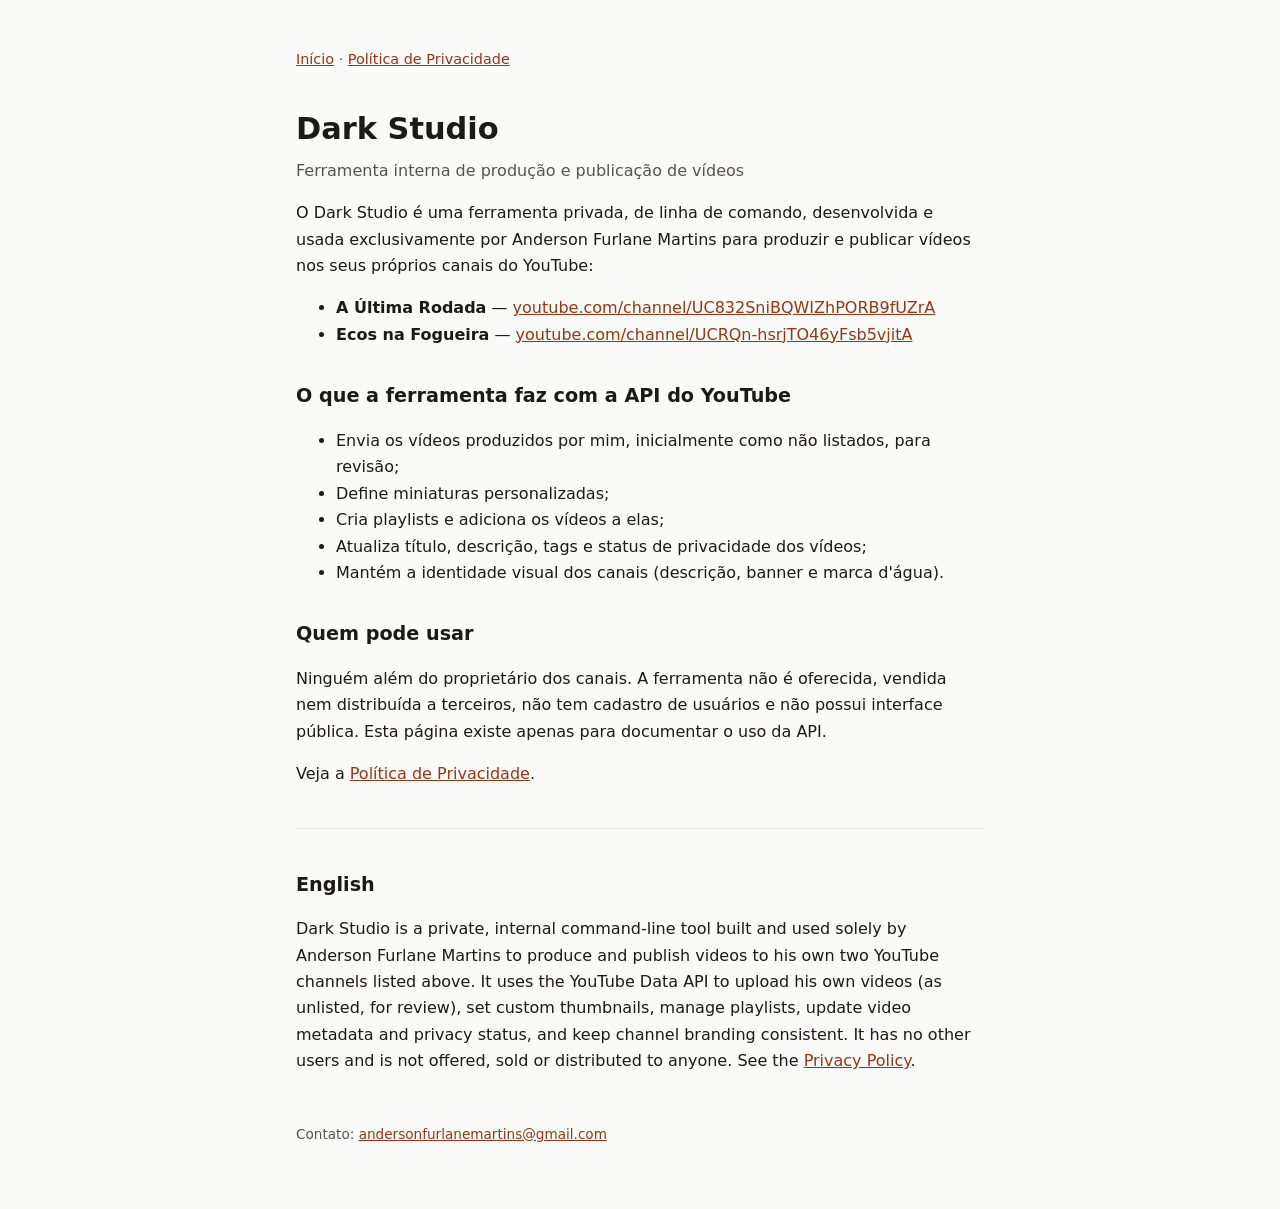
==== index.html @ 9c880d31 "Página do Dark Studio e política de privacidade Co-Authored-By: Claude Opus 5.5 <noreply@anthropic.c" ====
<!doctype html>
<html lang="pt-BR">
<head>
<meta charset="utf-8">
<meta name="viewport" content="width=device-width, initial-scale=1">
<title>Dark Studio</title>
<link rel="stylesheet" href="style.css">
</head>
<body>
<main>
<nav><a href="./">Início</a> · <a href="privacidade.html">Política de Privacidade</a></nav>
<h1>Dark Studio</h1>
<p class="sub">Ferramenta interna de produção e publicação de vídeos</p>

<p>O Dark Studio é uma ferramenta privada, de linha de comando, desenvolvida e usada exclusivamente por Anderson Furlane Martins para produzir e publicar vídeos nos seus próprios canais do YouTube:</p>
<ul>
<li><strong>A Última Rodada</strong> — <a href="https://www.youtube.com/channel/UC832SniBQWIZhPORB9fUZrA">youtube.com/channel/UC832SniBQWIZhPORB9fUZrA</a></li>
<li><strong>Ecos na Fogueira</strong> — <a href="https://www.youtube.com/channel/UCRQn-hsrjTO46yFsb5vjitA">youtube.com/channel/UCRQn-hsrjTO46yFsb5vjitA</a></li>
</ul>

<h2>O que a ferramenta faz com a API do YouTube</h2>
<ul>
<li>Envia os vídeos produzidos por mim, inicialmente como não listados, para revisão;</li>
<li>Define miniaturas personalizadas;</li>
<li>Cria playlists e adiciona os vídeos a elas;</li>
<li>Atualiza título, descrição, tags e status de privacidade dos vídeos;</li>
<li>Mantém a identidade visual dos canais (descrição, banner e marca d'água).</li>
</ul>

<h2>Quem pode usar</h2>
<p>Ninguém além do proprietário dos canais. A ferramenta não é oferecida, vendida nem distribuída a terceiros, não tem cadastro de usuários e não possui interface pública. Esta página existe apenas para documentar o uso da API.</p>

<p>Veja a <a href="privacidade.html">Política de Privacidade</a>.</p>

<hr>

<h2 lang="en">English</h2>
<p lang="en">Dark Studio is a private, internal command-line tool built and used solely by Anderson Furlane Martins to produce and publish videos to his own two YouTube channels listed above. It uses the YouTube Data API to upload his own videos (as unlisted, for review), set custom thumbnails, manage playlists, update video metadata and privacy status, and keep channel branding consistent. It has no other users and is not offered, sold or distributed to anyone. See the <a href="privacidade.html#en">Privacy Policy</a>.</p>

<footer>Contato: <a href="mailto:andersonfurlanemartins@gmail.com">andersonfurlanemartins@gmail.com</a></footer>
</main>
</body>
</html>
---- style.css ----
:root{--bg:#fafaf9;--fg:#1c1917;--muted:#57534e;--link:#9a3412;--line:#e7e5e4}
@media (prefers-color-scheme:dark){:root{--bg:#1c1917;--fg:#f5f5f4;--muted:#a8a29e;--link:#fdba74;--line:#44403c}}
*{box-sizing:border-box}
body{margin:0;background:var(--bg);color:var(--fg);font:16px/1.65 system-ui,-apple-system,"Segoe UI",Roboto,sans-serif}
main{max-width:720px;margin:0 auto;padding:48px 16px 64px}
h1{font-size:1.9rem;margin:0 0 .25rem}
h2{font-size:1.2rem;margin:2rem 0 .5rem}
p,li{color:var(--fg)}
.sub{color:var(--muted);margin-top:0}
a{color:var(--link)}
hr{border:0;border-top:1px solid var(--line);margin:2.5rem 0}
nav{font-size:.9rem;color:var(--muted);margin-bottom:2rem}
footer{font-size:.85rem;color:var(--muted);margin-top:3rem}
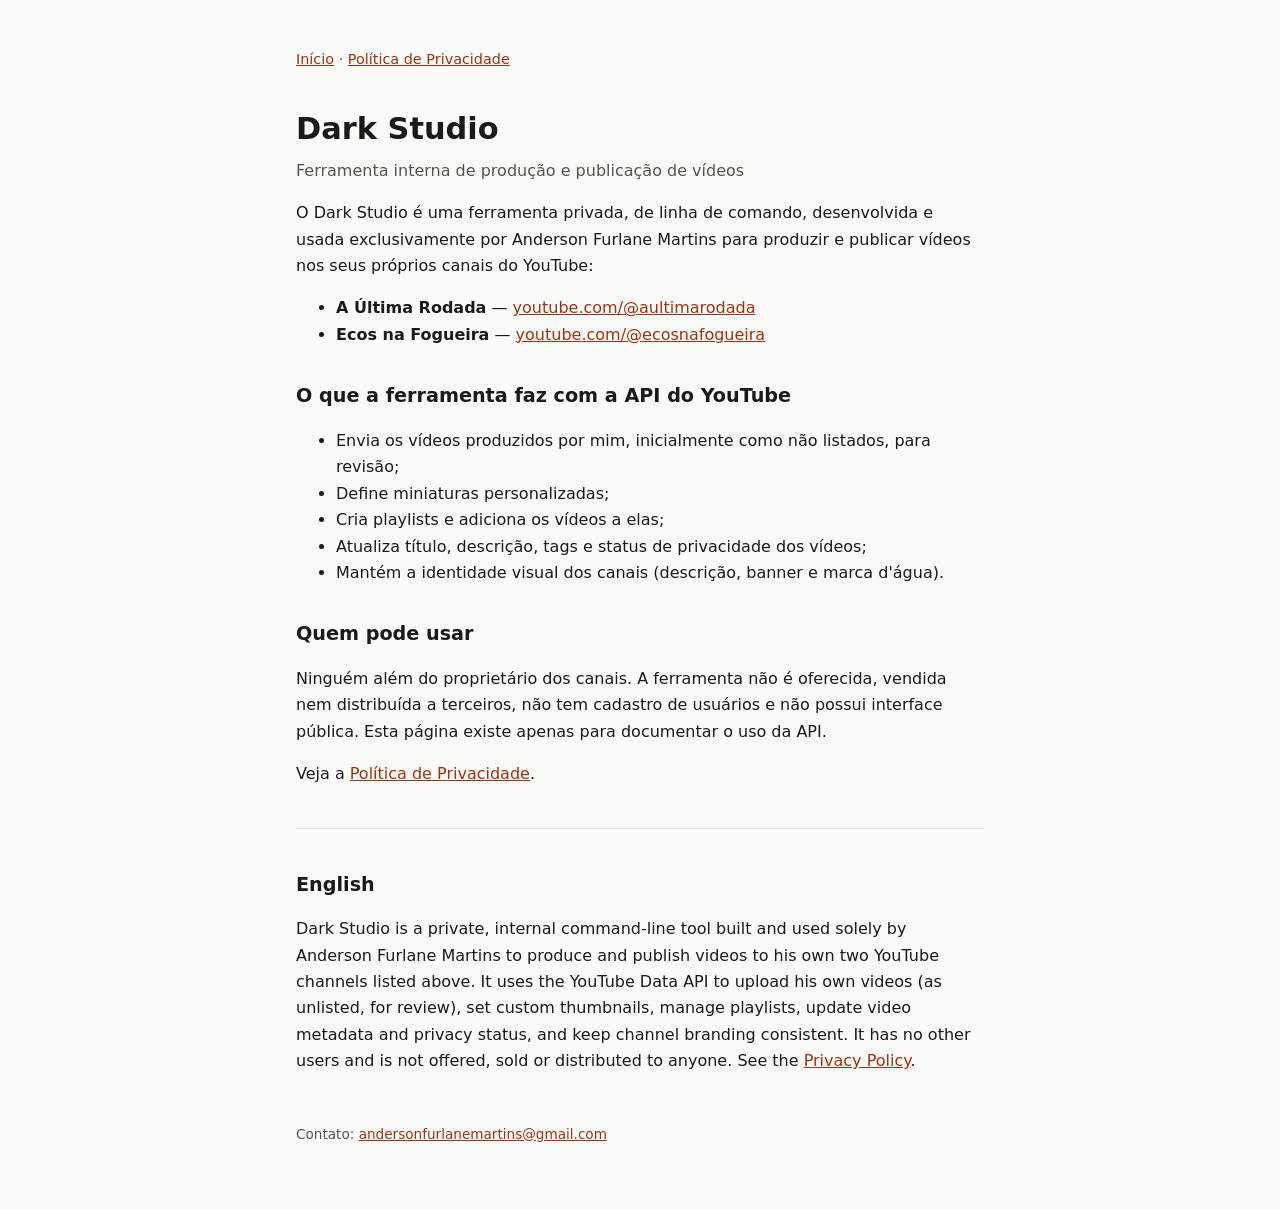
==== commit b9f1865f: "Canais pelo @handle Co-Authored-By: Claude Opus 5.5 <noreply@anthropic.com>" ====
--- a/index.html
+++ b/index.html
@@ -14,8 +14,8 @@
 
 <p>O Dark Studio é uma ferramenta privada, de linha de comando, desenvolvida e usada exclusivamente por Anderson Furlane Martins para produzir e publicar vídeos nos seus próprios canais do YouTube:</p>
 <ul>
-<li><strong>A Última Rodada</strong> — <a href="https://www.youtube.com/channel/UC832SniBQWIZhPORB9fUZrA">youtube.com/channel/UC832SniBQWIZhPORB9fUZrA</a></li>
-<li><strong>Ecos na Fogueira</strong> — <a href="https://www.youtube.com/channel/UCRQn-hsrjTO46yFsb5vjitA">youtube.com/channel/UCRQn-hsrjTO46yFsb5vjitA</a></li>
+<li><strong>A Última Rodada</strong> — <a href="https://www.youtube.com/@aultimarodada">youtube.com/@aultimarodada</a></li>
+<li><strong>Ecos na Fogueira</strong> — <a href="https://www.youtube.com/@ecosnafogueira">youtube.com/@ecosnafogueira</a></li>
 </ul>
 
 <h2>O que a ferramenta faz com a API do YouTube</h2>
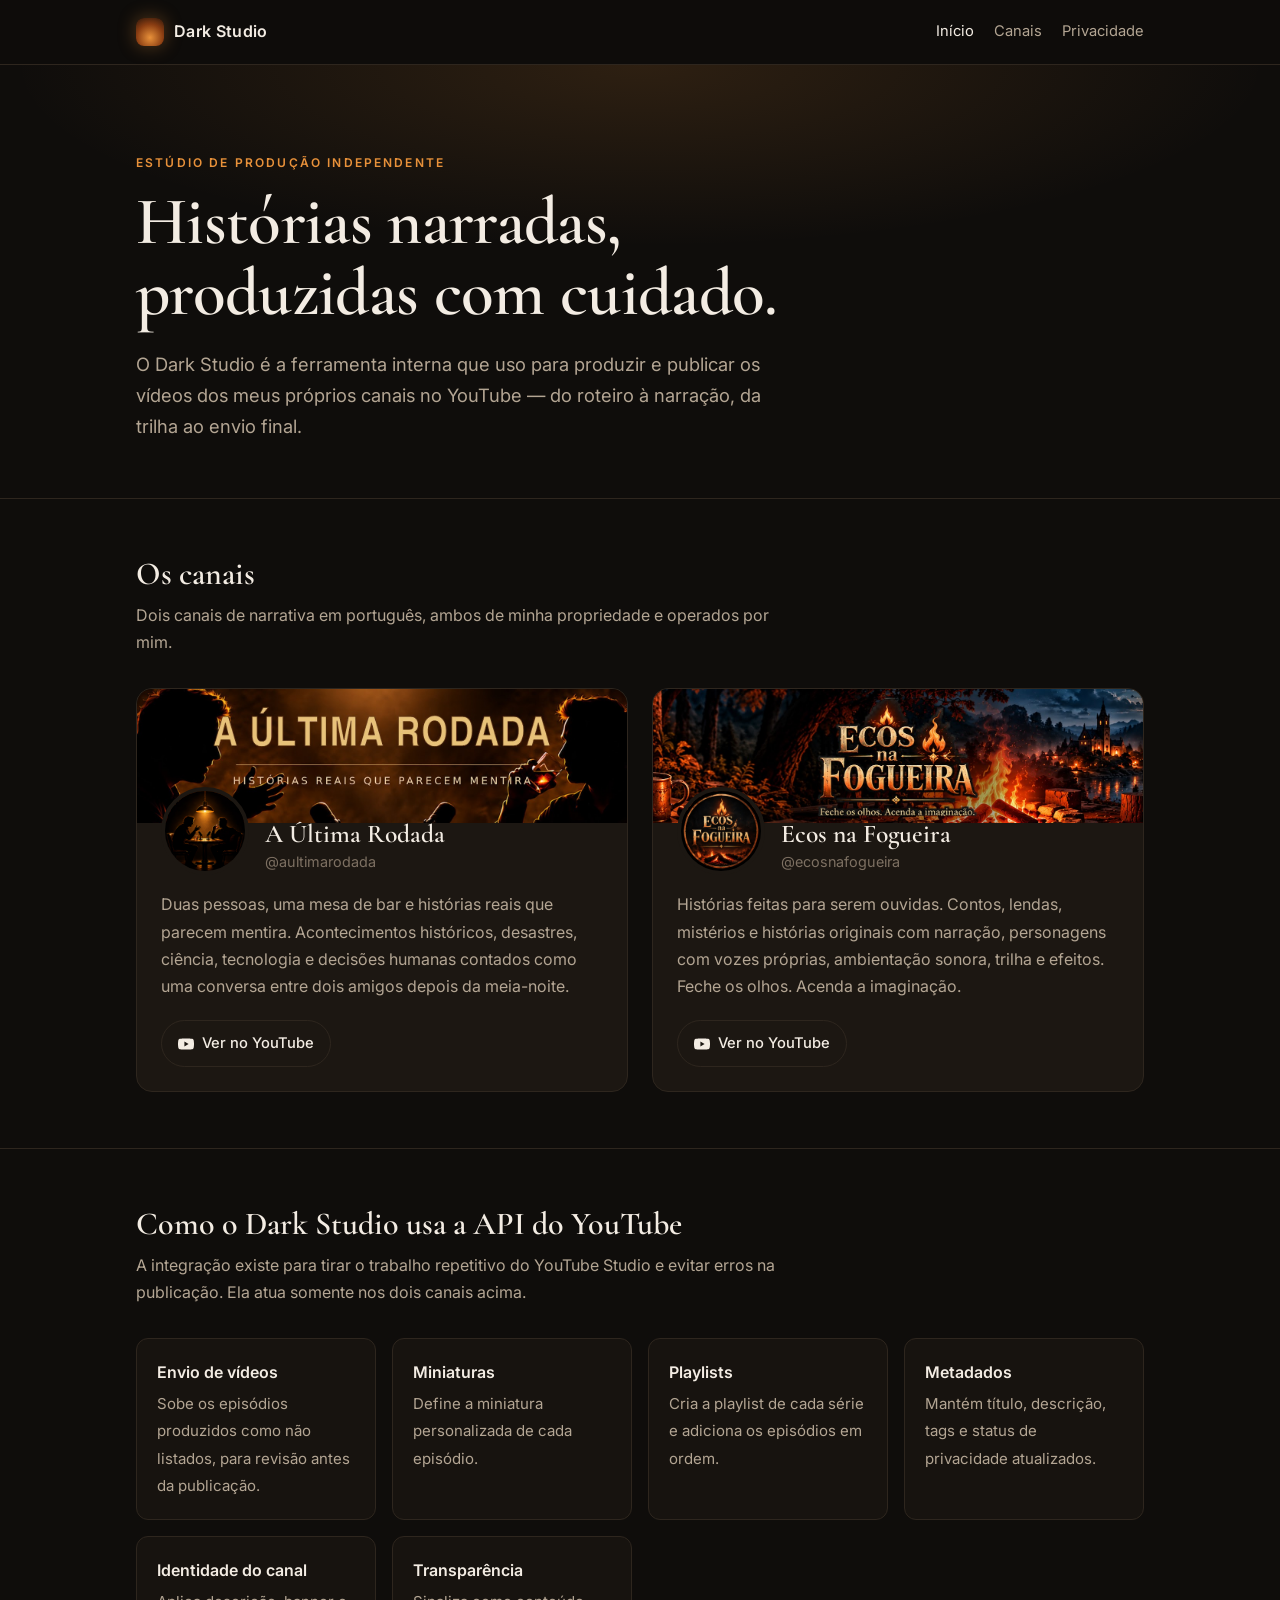
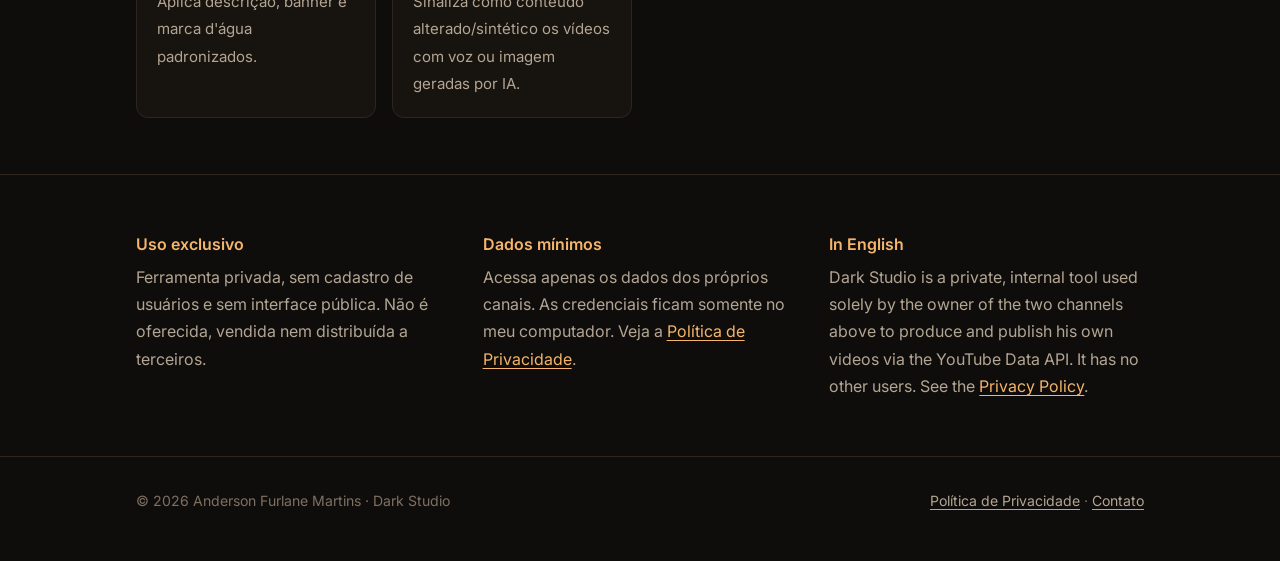
==== commit 54993a52: "Visual novo com logos e banners dos canais Co-Authored-By: Claude Opus 5.5 <noreply@anthropic.com>" ====
--- a/index.html
+++ b/index.html
@@ -3,41 +3,79 @@
 <head>
 <meta charset="utf-8">
 <meta name="viewport" content="width=device-width, initial-scale=1">
+<link rel="preconnect" href="https://fonts.googleapis.com">
+<link rel="preconnect" href="https://fonts.gstatic.com" crossorigin>
+<link href="https://fonts.googleapis.com/css2?family=Cormorant+Garamond:wght@600&family=Inter:wght@400;500;600&display=swap" rel="stylesheet">
+<link rel="icon" href="img/ecosnafogueira.jpg">
+<link rel="stylesheet" href="style.css">
 <title>Dark Studio</title>
-<link rel="stylesheet" href="style.css">
+<meta name="description" content="Ferramenta interna de produção e publicação de vídeos dos canais A Última Rodada e Ecos na Fogueira.">
 </head>
 <body>
+<header class="top"><div class="wrap">
+  <a class="brand" href="./"><span class="brand-mark" aria-hidden="true"></span>Dark Studio</a>
+  <nav><a href="./" aria-current="page">Início</a><a href="#canais">Canais</a><a href="privacidade.html">Privacidade</a></nav>
+</div></header>
+
 <main>
-<nav><a href="./">Início</a> · <a href="privacidade.html">Política de Privacidade</a></nav>
-<h1>Dark Studio</h1>
-<p class="sub">Ferramenta interna de produção e publicação de vídeos</p>
+<div class="hero"><div class="wrap">
+  <p class="eyebrow">Estúdio de produção independente</p>
+  <h1>Histórias narradas,<br>produzidas com cuidado.</h1>
+  <p class="lead">O Dark Studio é a ferramenta interna que uso para produzir e publicar os vídeos dos meus próprios canais no YouTube — do roteiro à narração, da trilha ao envio final.</p>
+</div></div>
 
-<p>O Dark Studio é uma ferramenta privada, de linha de comando, desenvolvida e usada exclusivamente por Anderson Furlane Martins para produzir e publicar vídeos nos seus próprios canais do YouTube:</p>
-<ul>
-<li><strong>A Última Rodada</strong> — <a href="https://www.youtube.com/@aultimarodada">youtube.com/@aultimarodada</a></li>
-<li><strong>Ecos na Fogueira</strong> — <a href="https://www.youtube.com/@ecosnafogueira">youtube.com/@ecosnafogueira</a></li>
-</ul>
+<section id="canais"><div class="wrap">
+  <h2>Os canais</h2>
+  <p class="section-sub">Dois canais de narrativa em português, ambos de minha propriedade e operados por mim.</p>
+  <div class="channels">
+    <article class="channel">
+      <img class="channel-banner" src="img/aultimarodada-banner.jpg" alt="" loading="lazy">
+      <div class="channel-body">
+        <div class="channel-head">
+          <img class="avatar" src="img/aultimarodada.jpg" alt="Logo do canal A Última Rodada">
+          <div><h3>A Última Rodada</h3><span class="handle">@aultimarodada</span></div>
+        </div>
+        <p>Duas pessoas, uma mesa de bar e histórias reais que parecem mentira. Acontecimentos históricos, desastres, ciência, tecnologia e decisões humanas contados como uma conversa entre dois amigos depois da meia-noite.</p>
+        <a class="btn" href="https://www.youtube.com/@aultimarodada"><svg viewBox="0 0 24 24" aria-hidden="true"><path d="M23.5 6.2a3 3 0 0 0-2.1-2.1C19.5 3.6 12 3.6 12 3.6s-7.5 0-9.4.5A3 3 0 0 0 .5 6.2 31 31 0 0 0 0 12a31 31 0 0 0 .5 5.8 3 3 0 0 0 2.1 2.1c1.9.5 9.4.5 9.4.5s7.5 0 9.4-.5a3 3 0 0 0 2.1-2.1A31 31 0 0 0 24 12a31 31 0 0 0-.5-5.8zM9.6 15.6V8.4l6.3 3.6-6.3 3.6z"/></svg> Ver no YouTube</a>
+      </div>
+    </article>
+    <article class="channel">
+      <img class="channel-banner" src="img/ecosnafogueira-banner.jpg" alt="" loading="lazy">
+      <div class="channel-body">
+        <div class="channel-head">
+          <img class="avatar" src="img/ecosnafogueira.jpg" alt="Logo do canal Ecos na Fogueira">
+          <div><h3>Ecos na Fogueira</h3><span class="handle">@ecosnafogueira</span></div>
+        </div>
+        <p>Histórias feitas para serem ouvidas. Contos, lendas, mistérios e histórias originais com narração, personagens com vozes próprias, ambientação sonora, trilha e efeitos. Feche os olhos. Acenda a imaginação.</p>
+        <a class="btn" href="https://www.youtube.com/@ecosnafogueira"><svg viewBox="0 0 24 24" aria-hidden="true"><path d="M23.5 6.2a3 3 0 0 0-2.1-2.1C19.5 3.6 12 3.6 12 3.6s-7.5 0-9.4.5A3 3 0 0 0 .5 6.2 31 31 0 0 0 0 12a31 31 0 0 0 .5 5.8 3 3 0 0 0 2.1 2.1c1.9.5 9.4.5 9.4.5s7.5 0 9.4-.5a3 3 0 0 0 2.1-2.1A31 31 0 0 0 24 12a31 31 0 0 0-.5-5.8zM9.6 15.6V8.4l6.3 3.6-6.3 3.6z"/></svg> Ver no YouTube</a>
+      </div>
+    </article>
+  </div>
+</div></section>
 
-<h2>O que a ferramenta faz com a API do YouTube</h2>
-<ul>
-<li>Envia os vídeos produzidos por mim, inicialmente como não listados, para revisão;</li>
-<li>Define miniaturas personalizadas;</li>
-<li>Cria playlists e adiciona os vídeos a elas;</li>
-<li>Atualiza título, descrição, tags e status de privacidade dos vídeos;</li>
-<li>Mantém a identidade visual dos canais (descrição, banner e marca d'água).</li>
-</ul>
+<section><div class="wrap">
+  <h2>Como o Dark Studio usa a API do YouTube</h2>
+  <p class="section-sub">A integração existe para tirar o trabalho repetitivo do YouTube Studio e evitar erros na publicação. Ela atua somente nos dois canais acima.</p>
+  <ul class="features">
+    <li><strong>Envio de vídeos</strong><span>Sobe os episódios produzidos como não listados, para revisão antes da publicação.</span></li>
+    <li><strong>Miniaturas</strong><span>Define a miniatura personalizada de cada episódio.</span></li>
+    <li><strong>Playlists</strong><span>Cria a playlist de cada série e adiciona os episódios em ordem.</span></li>
+    <li><strong>Metadados</strong><span>Mantém título, descrição, tags e status de privacidade atualizados.</span></li>
+    <li><strong>Identidade do canal</strong><span>Aplica descrição, banner e marca d'água padronizados.</span></li>
+    <li><strong>Transparência</strong><span>Sinaliza como conteúdo alterado/sintético os vídeos com voz ou imagem geradas por IA.</span></li>
+  </ul>
+</div></section>
 
-<h2>Quem pode usar</h2>
-<p>Ninguém além do proprietário dos canais. A ferramenta não é oferecida, vendida nem distribuída a terceiros, não tem cadastro de usuários e não possui interface pública. Esta página existe apenas para documentar o uso da API.</p>
+<section><div class="wrap note">
+  <div><h3>Uso exclusivo</h3><p>Ferramenta privada, sem cadastro de usuários e sem interface pública. Não é oferecida, vendida nem distribuída a terceiros.</p></div>
+  <div><h3>Dados mínimos</h3><p>Acessa apenas os dados dos próprios canais. As credenciais ficam somente no meu computador. Veja a <a href="privacidade.html">Política de Privacidade</a>.</p></div>
+  <div lang="en"><h3>In English</h3><p>Dark Studio is a private, internal tool used solely by the owner of the two channels above to produce and publish his own videos via the YouTube Data API. It has no other users. See the <a href="privacidade.html#en">Privacy Policy</a>.</p></div>
+</div></section>
+</main>
 
-<p>Veja a <a href="privacidade.html">Política de Privacidade</a>.</p>
-
-<hr>
-
-<h2 lang="en">English</h2>
-<p lang="en">Dark Studio is a private, internal command-line tool built and used solely by Anderson Furlane Martins to produce and publish videos to his own two YouTube channels listed above. It uses the YouTube Data API to upload his own videos (as unlisted, for review), set custom thumbnails, manage playlists, update video metadata and privacy status, and keep channel branding consistent. It has no other users and is not offered, sold or distributed to anyone. See the <a href="privacidade.html#en">Privacy Policy</a>.</p>
-
-<footer>Contato: <a href="mailto:andersonfurlanemartins@gmail.com">andersonfurlanemartins@gmail.com</a></footer>
-</main>
+<footer><div class="wrap">
+  <span>© 2026 Anderson Furlane Martins · Dark Studio</span>
+  <span><a href="privacidade.html">Política de Privacidade</a> · <a href="mailto:andersonfurlanemartins@gmail.com">Contato</a></span>
+</div></footer>
 </body>
 </html>
--- a/style.css
+++ b/style.css
@@ -1,13 +1,85 @@
-:root{--bg:#fafaf9;--fg:#1c1917;--muted:#57534e;--link:#9a3412;--line:#e7e5e4}
-@media (prefers-color-scheme:dark){:root{--bg:#1c1917;--fg:#f5f5f4;--muted:#a8a29e;--link:#fdba74;--line:#44403c}}
+:root{
+  --bg:#0f0d0b;--bg-2:#17130f;--card:#1c1712;--line:#2e261e;
+  --fg:#f3ece3;--muted:#b3a593;--faint:#7d7062;
+  --accent:#e8913a;--accent-2:#f5b56b;
+  --serif:"Cormorant Garamond",Georgia,serif;
+  --sans:"Inter",system-ui,-apple-system,"Segoe UI",Roboto,sans-serif;
+}
 *{box-sizing:border-box}
-body{margin:0;background:var(--bg);color:var(--fg);font:16px/1.65 system-ui,-apple-system,"Segoe UI",Roboto,sans-serif}
-main{max-width:720px;margin:0 auto;padding:48px 16px 64px}
-h1{font-size:1.9rem;margin:0 0 .25rem}
-h2{font-size:1.2rem;margin:2rem 0 .5rem}
-p,li{color:var(--fg)}
-.sub{color:var(--muted);margin-top:0}
-a{color:var(--link)}
-hr{border:0;border-top:1px solid var(--line);margin:2.5rem 0}
-nav{font-size:.9rem;color:var(--muted);margin-bottom:2rem}
-footer{font-size:.85rem;color:var(--muted);margin-top:3rem}
+html{-webkit-text-size-adjust:100%}
+body{margin:0;background:var(--bg);color:var(--fg);font:16px/1.7 var(--sans)}
+a{color:var(--accent-2);text-decoration-thickness:1px;text-underline-offset:3px}
+a:hover{color:var(--fg)}
+img{max-width:100%;display:block}
+.wrap{max-width:1040px;margin:0 auto;padding:0 16px}
+
+/* topo */
+.top{border-bottom:1px solid var(--line);background:rgba(15,13,11,.85);backdrop-filter:blur(8px);position:sticky;top:0;z-index:10}
+.top .wrap{display:flex;align-items:center;justify-content:space-between;height:64px;gap:16px}
+.brand{display:flex;align-items:center;gap:10px;color:var(--fg);text-decoration:none;font-weight:600;letter-spacing:.02em}
+.brand-mark{width:28px;height:28px;border-radius:8px;background:radial-gradient(circle at 50% 70%,var(--accent) 0,#8a3d12 55%,#2a160b 100%);box-shadow:0 0 18px rgba(232,145,58,.35)}
+.top nav{display:flex;gap:20px;font-size:.92rem}
+.top nav a{color:var(--muted);text-decoration:none}
+.top nav a:hover,.top nav a[aria-current]{color:var(--fg)}
+
+/* hero */
+.hero{padding:88px 0 56px;background:radial-gradient(ellipse 70% 60% at 50% 0%,rgba(232,145,58,.14),transparent 70%)}
+.eyebrow{text-transform:uppercase;letter-spacing:.18em;font-size:.75rem;color:var(--accent);font-weight:600;margin:0 0 14px}
+.hero h1{font-family:var(--serif);font-weight:600;font-size:clamp(2.6rem,6vw,4.2rem);line-height:1.05;margin:0 0 20px;letter-spacing:-.01em}
+.lead{font-size:1.15rem;color:var(--muted);max-width:640px;margin:0}
+
+/* seções */
+section{padding:56px 0;border-top:1px solid var(--line)}
+h2{font-family:var(--serif);font-weight:600;font-size:2rem;line-height:1.2;margin:0 0 8px}
+.section-sub{color:var(--muted);margin:0 0 32px;max-width:640px}
+
+/* canais */
+.channels{display:grid;grid-template-columns:repeat(auto-fit,minmax(300px,1fr));gap:24px}
+.channel{background:var(--card);border:1px solid var(--line);border-radius:16px;overflow:hidden;display:flex;flex-direction:column}
+.channel-banner{aspect-ratio:1280/351;width:100%;object-fit:cover}
+.channel-body{padding:0 24px 24px;display:flex;flex-direction:column;flex:1}
+.channel-head{display:flex;align-items:flex-end;gap:16px;margin-top:-36px;margin-bottom:16px}
+.avatar{width:88px;height:88px;border-radius:50%;border:4px solid var(--card);background:var(--bg);flex:none}
+.channel-head h3{font-family:var(--serif);font-size:1.6rem;font-weight:600;margin:0;line-height:1.1}
+.handle{color:var(--faint);font-size:.9rem}
+.channel p{color:var(--muted);margin:0 0 20px;flex:1}
+.btn{align-self:flex-start;display:inline-flex;align-items:center;gap:8px;padding:10px 16px;border-radius:999px;border:1px solid var(--line);color:var(--fg);text-decoration:none;font-size:.92rem;font-weight:500;transition:border-color .15s,background .15s}
+.btn:hover{border-color:var(--accent);background:rgba(232,145,58,.08);color:var(--fg)}
+.btn svg{width:16px;height:16px;fill:currentColor}
+
+/* recursos */
+.features{display:grid;grid-template-columns:repeat(auto-fit,minmax(220px,1fr));gap:16px;list-style:none;padding:0;margin:0}
+.features li{background:var(--bg-2);border:1px solid var(--line);border-radius:12px;padding:20px}
+.features strong{display:block;margin-bottom:4px;font-weight:600}
+.features span{color:var(--muted);font-size:.94rem}
+
+/* nota / destaque */
+.note{display:grid;grid-template-columns:repeat(auto-fit,minmax(260px,1fr));gap:32px}
+.note h3{font-size:1rem;font-weight:600;margin:0 0 6px;color:var(--accent-2)}
+.note p{margin:0;color:var(--muted)}
+
+/* documento (privacidade) */
+.doc{max-width:720px;padding:72px 0 40px}
+.doc h1{font-family:var(--serif);font-weight:600;font-size:clamp(2.2rem,5vw,3.2rem);line-height:1.1;margin:0 0 8px}
+.doc .meta{color:var(--faint);margin:0 0 40px;font-size:.92rem}
+.doc h2{font-size:1.5rem;margin:40px 0 10px}
+.doc p,.doc li{color:#d9cfc2}
+.doc ul{padding-left:20px}
+.doc li{margin:6px 0}
+.doc code{font-size:.85em;background:var(--bg-2);border:1px solid var(--line);border-radius:6px;padding:2px 6px;word-break:break-all}
+.lang-split{margin-top:56px;padding-top:40px;border-top:1px solid var(--line)}
+.toc{background:var(--bg-2);border:1px solid var(--line);border-radius:12px;padding:16px 20px;margin:0 0 8px;font-size:.92rem}
+.toc a{margin-right:16px}
+
+/* rodapé */
+footer{border-top:1px solid var(--line);padding:32px 0 48px;color:var(--faint);font-size:.88rem}
+footer .wrap{display:flex;flex-wrap:wrap;justify-content:space-between;gap:12px}
+footer a{color:var(--muted)}
+
+@media (max-width:560px){
+  .top nav{gap:14px;font-size:.85rem}
+  .hero{padding:56px 0 40px}
+  .channel-body{padding:0 18px 20px}
+  .avatar{width:72px;height:72px}
+  .channel-head h3{font-size:1.35rem}
+}
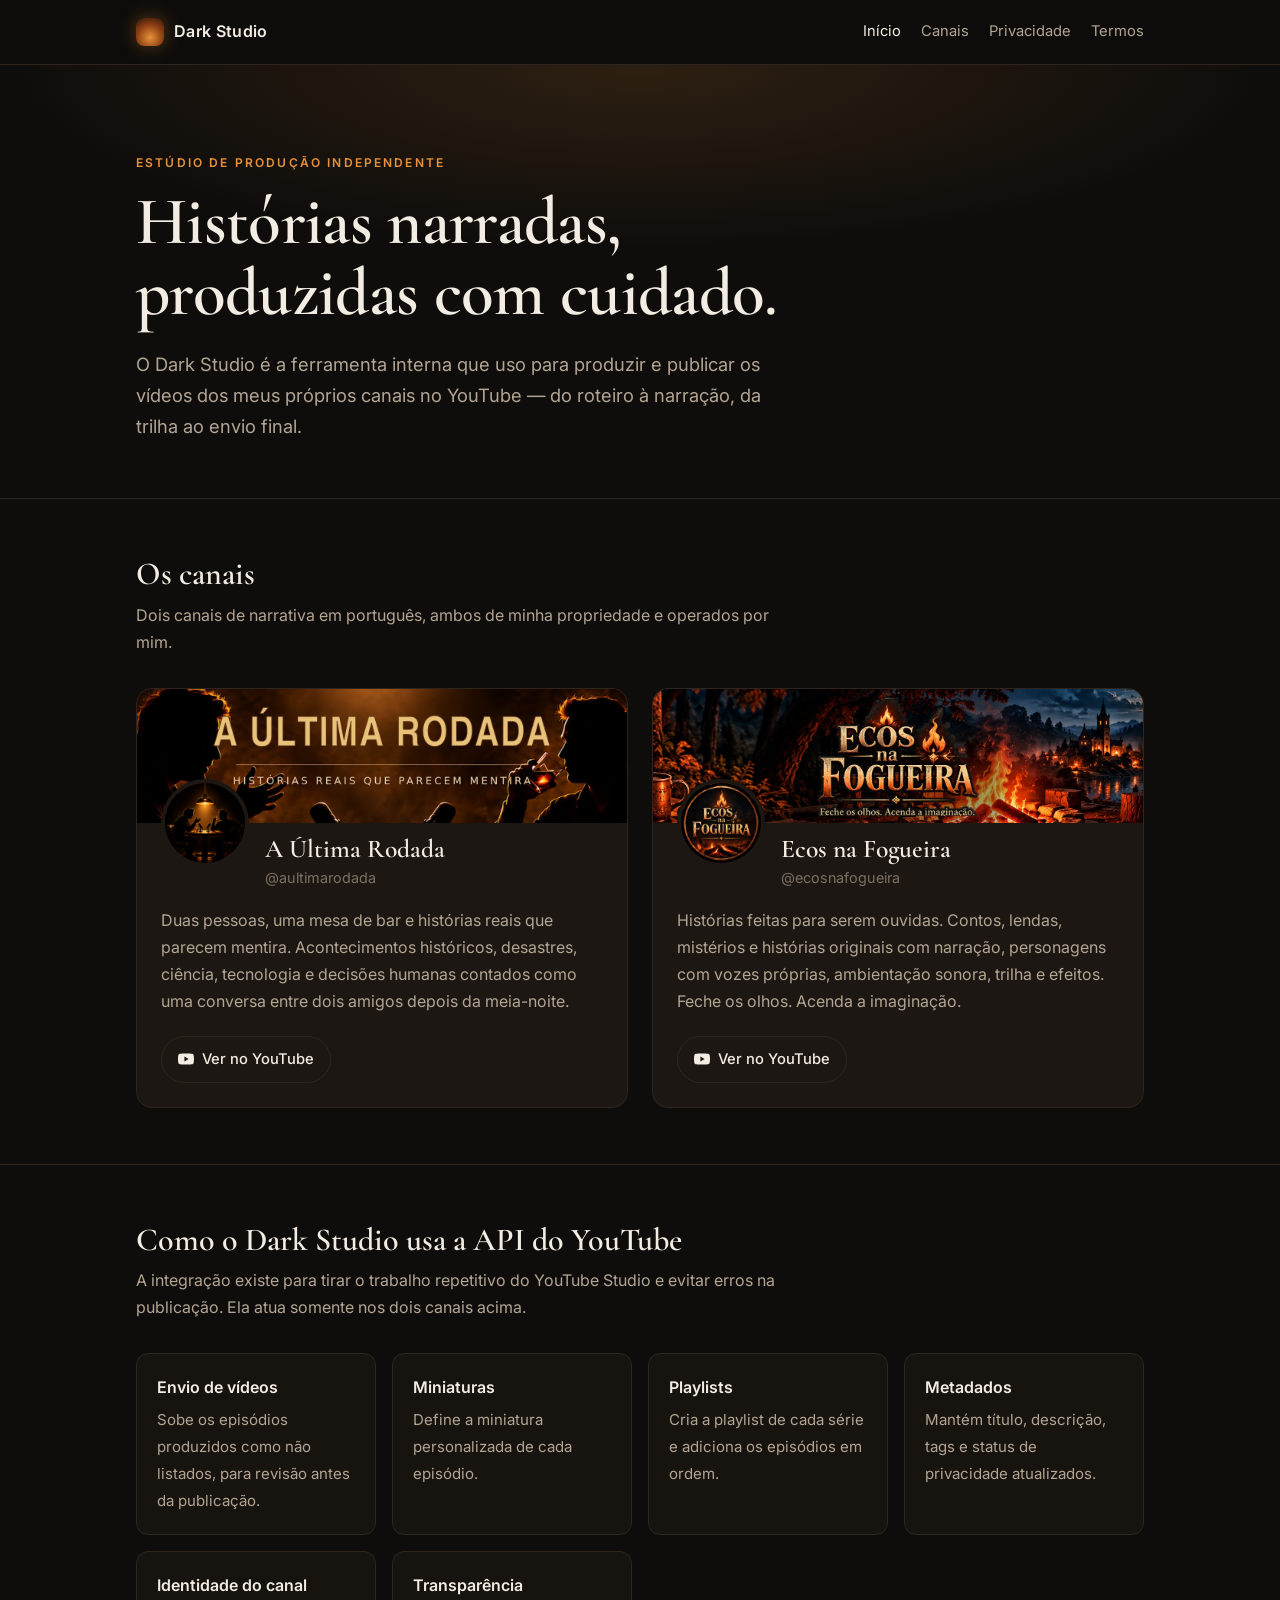
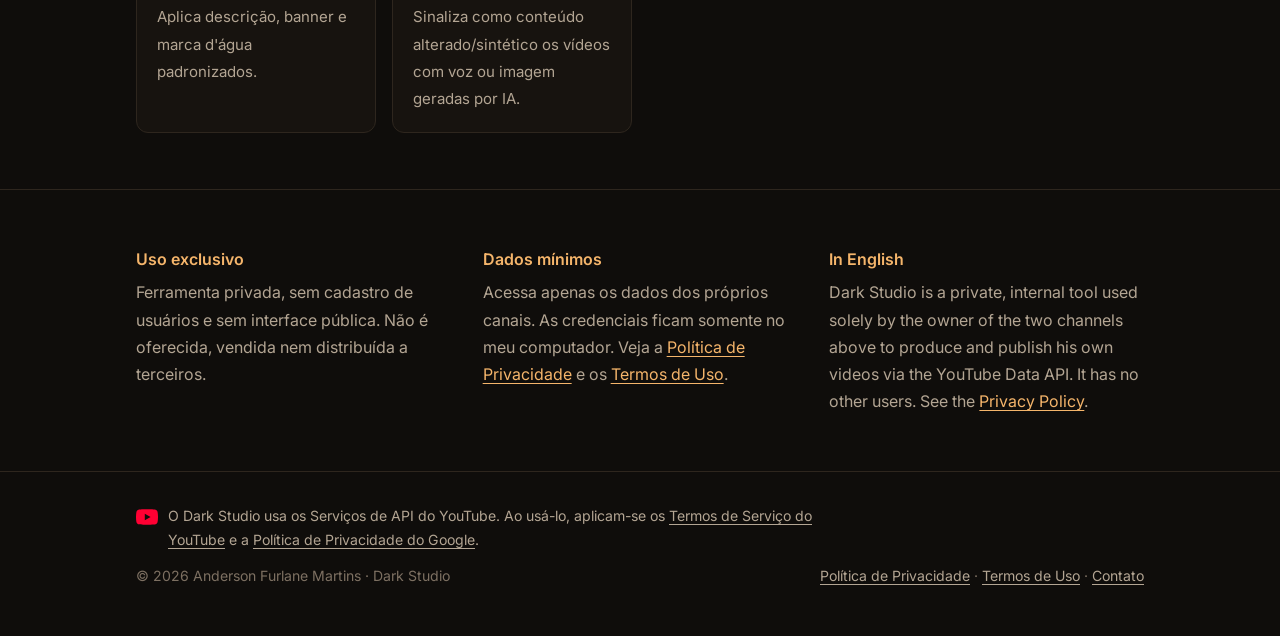
==== commit 7c4071d3: "Termos de Uso e atribuição aos Serviços de API do YouTube Co-Authored-By: Claude Opus 5.5 <noreply@a" ====
--- a/index.html
+++ b/index.html
@@ -14,7 +14,7 @@
 <body>
 <header class="top"><div class="wrap">
   <a class="brand" href="./"><span class="brand-mark" aria-hidden="true"></span>Dark Studio</a>
-  <nav><a href="./" aria-current="page">Início</a><a href="#canais">Canais</a><a href="privacidade.html">Privacidade</a></nav>
+  <nav><a href="./" aria-current="page">Início</a><a href="./#canais">Canais</a><a href="privacidade.html">Privacidade</a><a href="termos.html">Termos</a></nav>
 </div></header>
 
 <main>
@@ -68,14 +68,15 @@
 
 <section><div class="wrap note">
   <div><h3>Uso exclusivo</h3><p>Ferramenta privada, sem cadastro de usuários e sem interface pública. Não é oferecida, vendida nem distribuída a terceiros.</p></div>
-  <div><h3>Dados mínimos</h3><p>Acessa apenas os dados dos próprios canais. As credenciais ficam somente no meu computador. Veja a <a href="privacidade.html">Política de Privacidade</a>.</p></div>
+  <div><h3>Dados mínimos</h3><p>Acessa apenas os dados dos próprios canais. As credenciais ficam somente no meu computador. Veja a <a href="privacidade.html">Política de Privacidade</a> e os <a href="termos.html">Termos de Uso</a>.</p></div>
   <div lang="en"><h3>In English</h3><p>Dark Studio is a private, internal tool used solely by the owner of the two channels above to produce and publish his own videos via the YouTube Data API. It has no other users. See the <a href="privacidade.html#en">Privacy Policy</a>.</p></div>
 </div></section>
 </main>
 
 <footer><div class="wrap">
-  <span>© 2026 Anderson Furlane Martins · Dark Studio</span>
-  <span><a href="privacidade.html">Política de Privacidade</a> · <a href="mailto:andersonfurlanemartins@gmail.com">Contato</a></span>
+  <div class="yt-attr"><svg viewBox="0 0 24 24" aria-hidden="true"><path d="M23.5 6.2a3 3 0 0 0-2.1-2.1C19.5 3.6 12 3.6 12 3.6s-7.5 0-9.4.5A3 3 0 0 0 .5 6.2 31 31 0 0 0 0 12a31 31 0 0 0 .5 5.8 3 3 0 0 0 2.1 2.1c1.9.5 9.4.5 9.4.5s7.5 0 9.4-.5a3 3 0 0 0 2.1-2.1A31 31 0 0 0 24 12a31 31 0 0 0-.5-5.8zM9.6 15.6V8.4l6.3 3.6-6.3 3.6z"/></svg><span>O Dark Studio usa os Serviços de API do YouTube. Ao usá-lo, aplicam-se os <a href="https://www.youtube.com/t/terms">Termos de Serviço do YouTube</a> e a <a href="https://policies.google.com/privacy">Política de Privacidade do Google</a>.</span></div>
+  <div class="foot-row"><span>© 2026 Anderson Furlane Martins · Dark Studio</span>
+  <span><a href="privacidade.html">Política de Privacidade</a> · <a href="termos.html">Termos de Uso</a> · <a href="mailto:andersonfurlanemartins@gmail.com">Contato</a></span></div>
 </div></footer>
 </body>
 </html>
--- a/style.css
+++ b/style.css
@@ -38,8 +38,9 @@
 .channel{background:var(--card);border:1px solid var(--line);border-radius:16px;overflow:hidden;display:flex;flex-direction:column}
 .channel-banner{aspect-ratio:1280/351;width:100%;object-fit:cover}
 .channel-body{padding:0 24px 24px;display:flex;flex-direction:column;flex:1}
-.channel-head{display:flex;align-items:flex-end;gap:16px;margin-top:-36px;margin-bottom:16px}
-.avatar{width:88px;height:88px;border-radius:50%;border:4px solid var(--card);background:var(--bg);flex:none}
+.channel-head{display:flex;align-items:flex-start;gap:16px;margin-bottom:16px}
+.channel-head>div{padding-top:12px;min-width:0}
+.avatar{width:88px;height:88px;margin-top:-44px;border-radius:50%;border:4px solid var(--card);background:var(--bg);flex:none}
 .channel-head h3{font-family:var(--serif);font-size:1.6rem;font-weight:600;margin:0;line-height:1.1}
 .handle{color:var(--faint);font-size:.9rem}
 .channel p{color:var(--muted);margin:0 0 20px;flex:1}
@@ -80,6 +81,10 @@
   .top nav{gap:14px;font-size:.85rem}
   .hero{padding:56px 0 40px}
   .channel-body{padding:0 18px 20px}
-  .avatar{width:72px;height:72px}
+  .avatar{width:72px;height:72px;margin-top:-36px}
   .channel-head h3{font-size:1.35rem}
 }
+footer .wrap{flex-direction:column}
+.yt-attr{display:flex;gap:10px;align-items:flex-start;color:var(--muted);max-width:720px}
+.yt-attr svg{width:22px;height:22px;flex:none;fill:#ff0033;margin-top:2px}
+.foot-row{display:flex;flex-wrap:wrap;justify-content:space-between;gap:12px;width:100%}
